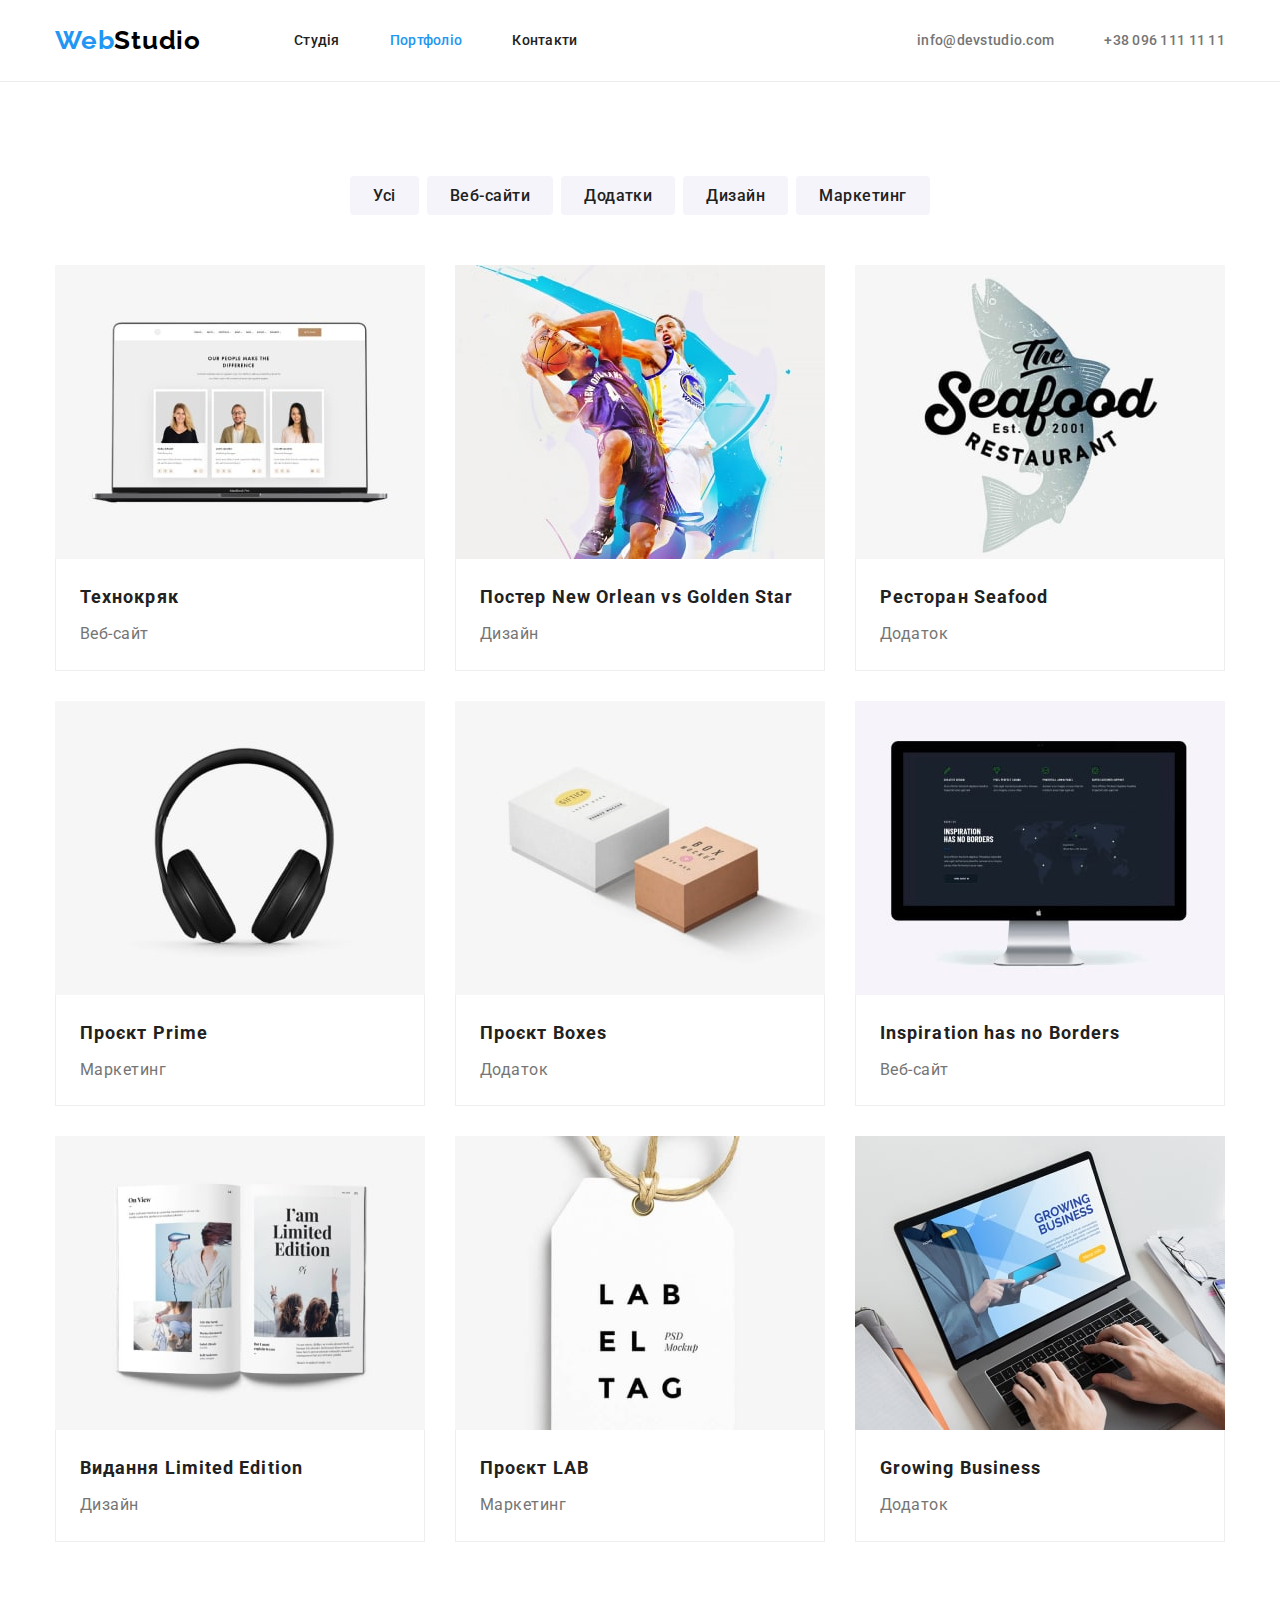
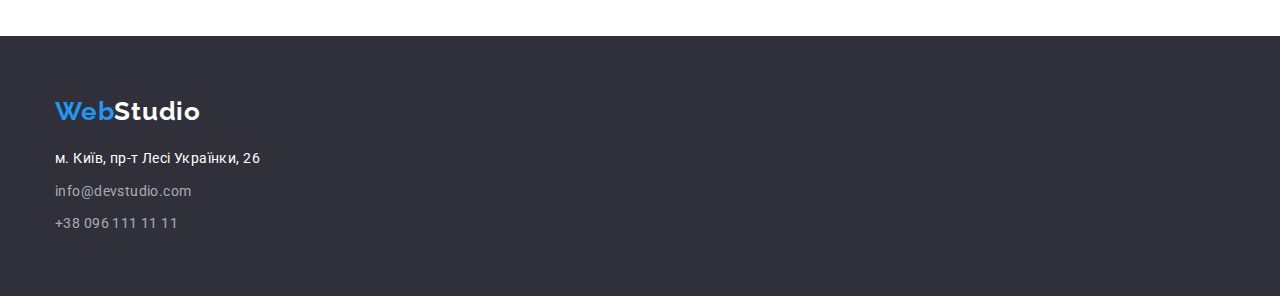
==== portfolio.html @ cbda012a "Додає файли з goit-markup-hw-03" ====
<!DOCTYPE html>
<html lang="uk-UA">
  <head>
    <meta charset="UTF-8" />
    <meta http-equiv="X-UA-Compatible" content="IE=edge" />
    <meta name="viewport" content="width=device-width, initial-scale=1.0" />
    <title>Портфоліо</title>
    <link rel="preconnect" href="https://fonts.googleapis.com" />
    <link rel="preconnect" href="https://fonts.gstatic.com" crossorigin />
    <link
      href="https://fonts.googleapis.com/css2?family=Raleway:wght@700&family=Roboto:wght@400;500;700;900&display=swap"
      rel="stylesheet"
    />
    <link
      rel="stylesheet"
      href="https://cdnjs.cloudflare.com/ajax/libs/modern-normalize/1.1.0/modern-normalize.min.css"
    />
    <link rel="stylesheet" href="./css/styles.css" />
  </head>
  <body>
    <header class="header-box border">
      <!--Навігація-->
      <div class="container main-nav">
        <nav class="second-nav">
          <a class="logo-main" href="#" title="logo">Web<span class="logo-black">Studio</span></a>
          <ul class="site-nav">
            <li class="item">
              <a class="nav-list" href="./index.html">Студія</a>
            </li>
            <li class="item">
              <a class="nav-list active-site" href="#">Портфоліо</a>
            </li>
            <li class="item">
              <a class="nav-list" href="#">Контакти</a>
            </li>
          </ul>
        </nav>
        <!--Контакт-->
        <ul class="auth-nav">
          <li class="item">
            <a class="contact" href="mailto:info@devstudio.com">info@devstudio.com</a>
          </li>
          <li class="item"><a class="contact" href="tel:+380961111111">+38 096 111 11 11</a></li>
        </ul>
      </div>
    </header>
    <main>
      <!-- Приклади робіт -->
      <section class="section">
        <div class="container">
          <h1 class="visually-hidden">Приклади робіт</h1>
          <!-- Фільтр робіт-->
          <ul class="filter-list">
            <li class="item"><button class="button-fillter" type="button">Усі</button></li>
            <li class="item"><button class="button-fillter" type="button">Веб-сайти</button></li>
            <li class="item"><button class="button-fillter" type="button">Додатки</button></li>
            <li class="item"><button class="button-fillter" type="button">Дизайн</button></li>
            <li class="item"><button class="button-fillter" type="button">Маркетинг</button></li>
          </ul>
          <!-- Зображення робіт -->
          <ul class="works-item-list">
            <li class="img-list">
              <a href="#" class="link-works" title="Веб-сайт">
                <img
                  src="./images/portfolio-img/portfolio-img-1.jpg"
                  alt="Веб-сайт"
                  width="370"
                  class="image"
                />
                <div class="card-box">
                  <h2 class="exampls">Технокряк</h2>
                  <p class="examples-desc">Веб-сайт</p>
                </div>
              </a>
            </li>
            <li class="img-list">
              <a href="#" class="link-works" title="Дизайн сайту">
                <img
                  src="./images/portfolio-img/portfolio-img-2.jpg"
                  alt="Дизайн сайту"
                  width="370"
                  class="image"
                />
                <div class="card-box">
                  <h2 class="exampls">Постер New Orlean vs Golden Star</h2>
                  <p class="examples-desc">Дизайн</p>
                </div>
              </a>
            </li>
            <li class="img-list">
              <a href="#" class="link-works" title="Додаток до сайту">
                <img
                  src="./images/portfolio-img/portfolio-img-3.jpg"
                  alt="Додаток до сайту"
                  width="370"
                  class="image"
                />
                <div class="card-box">
                  <h2 class="exampls">Ресторан Seafood</h2>
                  <p class="examples-desc">Додаток</p>
                </div>
              </a>
            </li>
            <li class="img-list">
              <a href="#" class="link-works" title="Маркетинг товару">
                <img
                  src="./images/portfolio-img/portfolio-img-4.jpg"
                  alt="Маркетинг товару"
                  width="370"
                  class="image"
                />
                <div class="card-box">
                  <h2 class="exampls">Проєкт Prime</h2>
                  <p class="examples-desc">Маркетинг</p>
                </div>
              </a>
            </li>
            <li class="img-list">
              <a href="#" class="link-works" title="Новий Проєкт Коробки">
                <img
                  src="./images/portfolio-img/portfolio-img-5.jpg"
                  alt="Новий Проєкт Коробки"
                  width="370"
                  class="image"
                />
                <div class="card-box">
                  <h2 class="exampls">Проєкт Boxes</h2>
                  <p class="examples-desc">Додаток</p>
                </div>
              </a>
            </li>
            <li class="img-list">
              <a href="#" class="link-works" title="Дизайн сайту">
                <img
                  src="./images/portfolio-img/portfolio-img-6.jpg"
                  alt="Дизайн сайту"
                  width="370"
                  class="image"
                />
                <div class="card-box">
                  <h2 class="exampls">Inspiration has no Borders</h2>
                  <p class="examples-desc">Веб-сайт</p>
                </div>
              </a>
            </li>
            <li class="img-list">
              <a href="#" class="link-works" title="Дизайн журналу">
                <img
                  src="./images/portfolio-img/portfolio-img-7.jpg"
                  alt="Дизайн журналу"
                  width="370"
                  class="image"
                />
                <div class="card-box">
                  <h2 class="exampls">Видання Limited Edition</h2>
                  <p class="examples-desc">Дизайн</p>
                </div>
              </a>
            </li>
            <li class="img-list">
              <a href="#" class="link-works" title="Маркетинг товару">
                <img
                  src="./images/portfolio-img/portfolio-img-8.jpg"
                  alt="Маркетинг товару"
                  width="370"
                  class="image"
                />
                <div class="card-box">
                  <h2 class="exampls">Проєкт LAB</h2>
                  <p class="examples-desc">Маркетинг</p>
                </div>
              </a>
            </li>
            <li class="img-list">
              <a href="#" class="link-works" title="Додаток сайту на компьютер">
                <img
                  src="./images/portfolio-img/portfolio-img-9.jpg"
                  alt="Додаток сайту на компьютер"
                  width="370"
                  class="image"
                />
                <div class="card-box">
                  <h2 class="exampls">Growing Business</h2>
                  <p class="examples-desc">Додаток</p>
                </div>
              </a>
            </li>
          </ul>
        </div>
      </section>
    </main>
    <footer class="footer">
      <div class="container">
        <a class="logo-main" href="#" title="logo">Web<span class="logo-white">Studio</span></a>

        <address class="address">
          <ul>
            <li class="address-list">
              <a
                class="address-map address-decoration"
                href="https://goo.gl/maps/9zyACpa9hZPZb91w9"
                target="_blank"
                rel="nofollow noopener noreferrer"
                >м. Київ, пр-т Лесі Українки, 26</a
              >
            </li>
            <li class="address-list">
              <a class="address-mt address-decoration" href="mailto:info@devstudio.com"
                >info@devstudio.com</a
              >
            </li>
            <li class="address-list">
              <a class="address-mt address-decoration" href="+380961111111">+38 096 111 11 11</a>
            </li>
          </ul>
        </address>
      </div>
    </footer>
  </body>
</html>
---- css/styles.css ----
/* колір основного тексту #757575  */
/* колір вторичного тексту #212121 */
/* акцент #2196F3 */
/* білий #FFFFFF */
:root{
    --main-color:#757575;
    --second-color:#212121;
    --accent-color:#2196F3;
    --defult-color:#FFFFFF;
}

body{
    background-color:var(--defult-color);
    font-family: 'Raleway', sans-serif;
    font-family: 'Roboto', sans-serif;
    
}

ul{
    list-style:none;
    margin: 0;
    padding: 0;
}
a{
    text-decoration: none;
}

p{
    color:var(--main-color);
    padding: 0;
    margin: 0;
}

h1,h2,h3,h4,h5{
    padding: 0;
    margin: 0;
}

img{
    display: block;
    width: 100%;
    height: auto;
}

/* Навігаційне меню */

.border{
    border-bottom: 1px solid #ECECEC;
}
.main-nav{
    display: flex;
    align-items: center;
    justify-content: space-between;
}
.second-nav{
    display: flex;
    align-items:center;
}

    /* Лого */
.container{
    width: 1200px;
    padding: 0 15px;
    margin: 0 auto;
    
    
    
}
.logo-main{
    color:var(--accent-color);
    font-family:Raleway;
    font-weight: 700;
    font-size: 26px;
    line-height: 1.2;
    letter-spacing: 0.03em;
}
.logo-black{
    color:#000000;
}
.logo-white{
    color:var(--defult-color);
}

    /* Список меню */

.site-nav{
    display: flex;
    margin-left: 93px;

}
.site-nav .item{
    margin-right: 50px;
   
    
}
.site-nav .item:last-child{
    margin-right: 0;
}
.nav-list{
    color: var(--second-color);
    font-weight: 500;
    font-size: 14px;
    line-height: 1.2;
    letter-spacing: 0.02em;

    display: block;
    padding: 32px 0;
    
}
.nav-list:hover,.nav-list:focus {
    color: var(--accent-color);

}
.active-site{
    color:var(--accent-color);
}

/* Контакти */
.auth-nav{
    display: flex;
    margin-left: auto;
    
}
.auth-nav .item{
    margin-right: 50px;
   
    
}
.auth-nav .item:last-child{
    margin-right: 0;
}
.contact{
  color:var(--main-color);
    font-weight: 500;
    font-size: 14px;
    line-height: 1.2;
    letter-spacing: 0.02em;

    padding: 32px 0;
}


.contact:hover,.contact:focus {
  color:var(--accent-color);
}

/* hero */
.hero-bg{
    background-color:#2F303A;
    min-width: 1200px;
    text-align: center;
    padding: 200px 0;
    
}
.title-hero{
    color:var(--defult-color);
    font-weight: 900;
    font-size: 44px;
    line-height: 1.5;
    text-align: center;
    letter-spacing: 0.06em;
    text-transform: uppercase;

    margin-top: 0;
    margin-bottom: 30px;
}
.button-hero{
    display:inline-block;
    color:var(--defult-color);
    background-color:var(--accent-color);
    font-weight: 700;
    font-size: 16px;
    line-height: 1.9;
    text-align: center;
    letter-spacing: 0.06em;
    cursor: pointer;

    
    border-radius: 4px;
    border:none;
    padding: 10px 32px;
    min-width: 216px;
}
.button-hero:hover,.button-hero:focus{
    color:var(--second-color);
    box-shadow: 0px 4px 4px rgba(0, 0, 0, 0.15);
}


/* Особливості */

.box{
    padding-top: 94px;
    padding-bottom: 94px;
}
.section{
    padding: 94px 0;
}
.bottom-pad{
    padding-bottom: 0;
}
.benefits-list{
    display: flex;
}
.benefits-list .item{
    width: 270px;
    margin-right: 30px;
    

}
.benefits-list .item:nth-child(4n){
margin-right: 0;
}
    


.visually-hidden {
  position: absolute;
    white-space: nowrap;
    width: 1px;
    height: 1px;
    overflow: hidden;
    border: 0;
    padding: 0;
    clip: rect(0 0 0 0);
    clip-path: inset(50%);
    margin: -1px;
}

.second-title{
    color:var(--second-color);
    font-size: 36px;
    line-height: 1.2;
    text-align: center;
    letter-spacing: 0.03em;
    margin-bottom: 50px;

}
.doing-list{
    display: flex;
}
.doing-list .item{
    width: 370px;
    margin-right: 30px;
}
.doing-list .item:nth-child(3n){
    margin-right: 0px;
}

.title-features{
    color:var(--second-color);
    font-size: 14px;
    line-height: 1.2;
    letter-spacing: 0.03em;
    text-transform: uppercase;
    margin-bottom: 10px;
}

.features-description{
    color:var(--main-color);
    font-size: 14px;
    line-height: 1.7;
    letter-spacing: 0.03em;
}

/* Наша команда */
.box-team{
    background: #F5F4FA;
    padding: 94px 0;
    min-width: 1200px;
}
.team-card{
background: #FFFFFF;
box-shadow: 0px 1px 3px rgba(0, 0, 0, 0.12), 0px 1px 1px rgba(0, 0, 0, 0.14), 0px 2px 1px rgba(0, 0, 0, 0.2);
border-radius: 0px 0px 4px 4px;
width: 270px;
}
.team-list{
    display: flex;
}
.team-list .team-card{
    margin-right: 30px;
}
.team-list .team-card:nth-child(4n){
    margin-right: 0px;
}

.team-name{
    color:var(--second-color);
    font-weight: 500;
    font-size: 16px;
    line-height: 1.2;
    letter-spacing: 0.03em;
}
.team-description{
    color:var(--main-color);
    font-size: 16px;
    line-height: 1.2;
    letter-spacing: 0.03em;
    margin-top: 10px;

}
.box-description{
    text-align: center;
    padding: 30px 0;
}

/* Футер */
.footer{
    background-color:#2F303A;
    padding: 60px 0; /*Тимчасово*/
    min-width: 1200px;
}

.address{
    margin-top: 20px;
}
.address-list:not(:last-child){
    margin-bottom: 9px;
}
.address-map{
    color:var(--defult-color);
    
}
.address-mt{
    color:rgba(255, 255, 255, 0.6)
    
    
}
.address-decoration{
    font-size: 14px;
    line-height: 1.7;
    letter-spacing: 0.03em;
    font-style: normal;
}

.address-map:hover,.address-map:focus{
    color:var(--accent-color);
}
.address-mt:hover,.address-mt:focus{
    color:var(--accent-color);
}

/* Portfolio */

    /* fillter */
.button-fillter{
    color:var(--second-color);
    background-color:#F5F4FA;
    font-weight: 500;
    font-size: 16px;
    line-height: 1.6;
    letter-spacing: 0.03em;
    cursor: pointer;

    border-radius: 4px;
    border:1px solid transparent;
    

    padding: 6px 22px;
}
.filter-list{
    margin-bottom: 50px;
    display: flex;
    justify-content: center;
}
.filter-list .item{
    margin-right: 8px;
}
.filter-list .item:nth-child(5n){
    margin-right: 0;
}
.button-fillter:hover,.button-fillter:focus{
    color:var(--defult-color);
    background-color:var(--accent-color);
    border:1px solid transparent;
    box-shadow: 0px 3px 1px rgba(0, 0, 0, 0.1), 0px 1px 2px rgba(0, 0, 0, 0.08), 0px 2px 2px rgba(0, 0, 0, 0.12);
}

/* Examples */
.works-item-list{
    display: flex;
    flex-wrap: wrap;
    margin: -15px;
}

.exampls{
    font-size: 18px;
    line-height: 2;
    letter-spacing: 0.06em;
    text-align: left;
    color: var(--second-color);
    

    margin-bottom: 4px;

}
.examples-desc{
    font-size: 16px;
    line-height: 1.9;
    letter-spacing: 0.03em;
}
.card-box{
    padding:20px 24px;
    border-bottom:1px solid #EEEEEE;
    border-left:1px solid #EEEEEE;
    border-right:1px solid #EEEEEE;

}
.img-list{
    width: 370px;
    margin:15px;
}
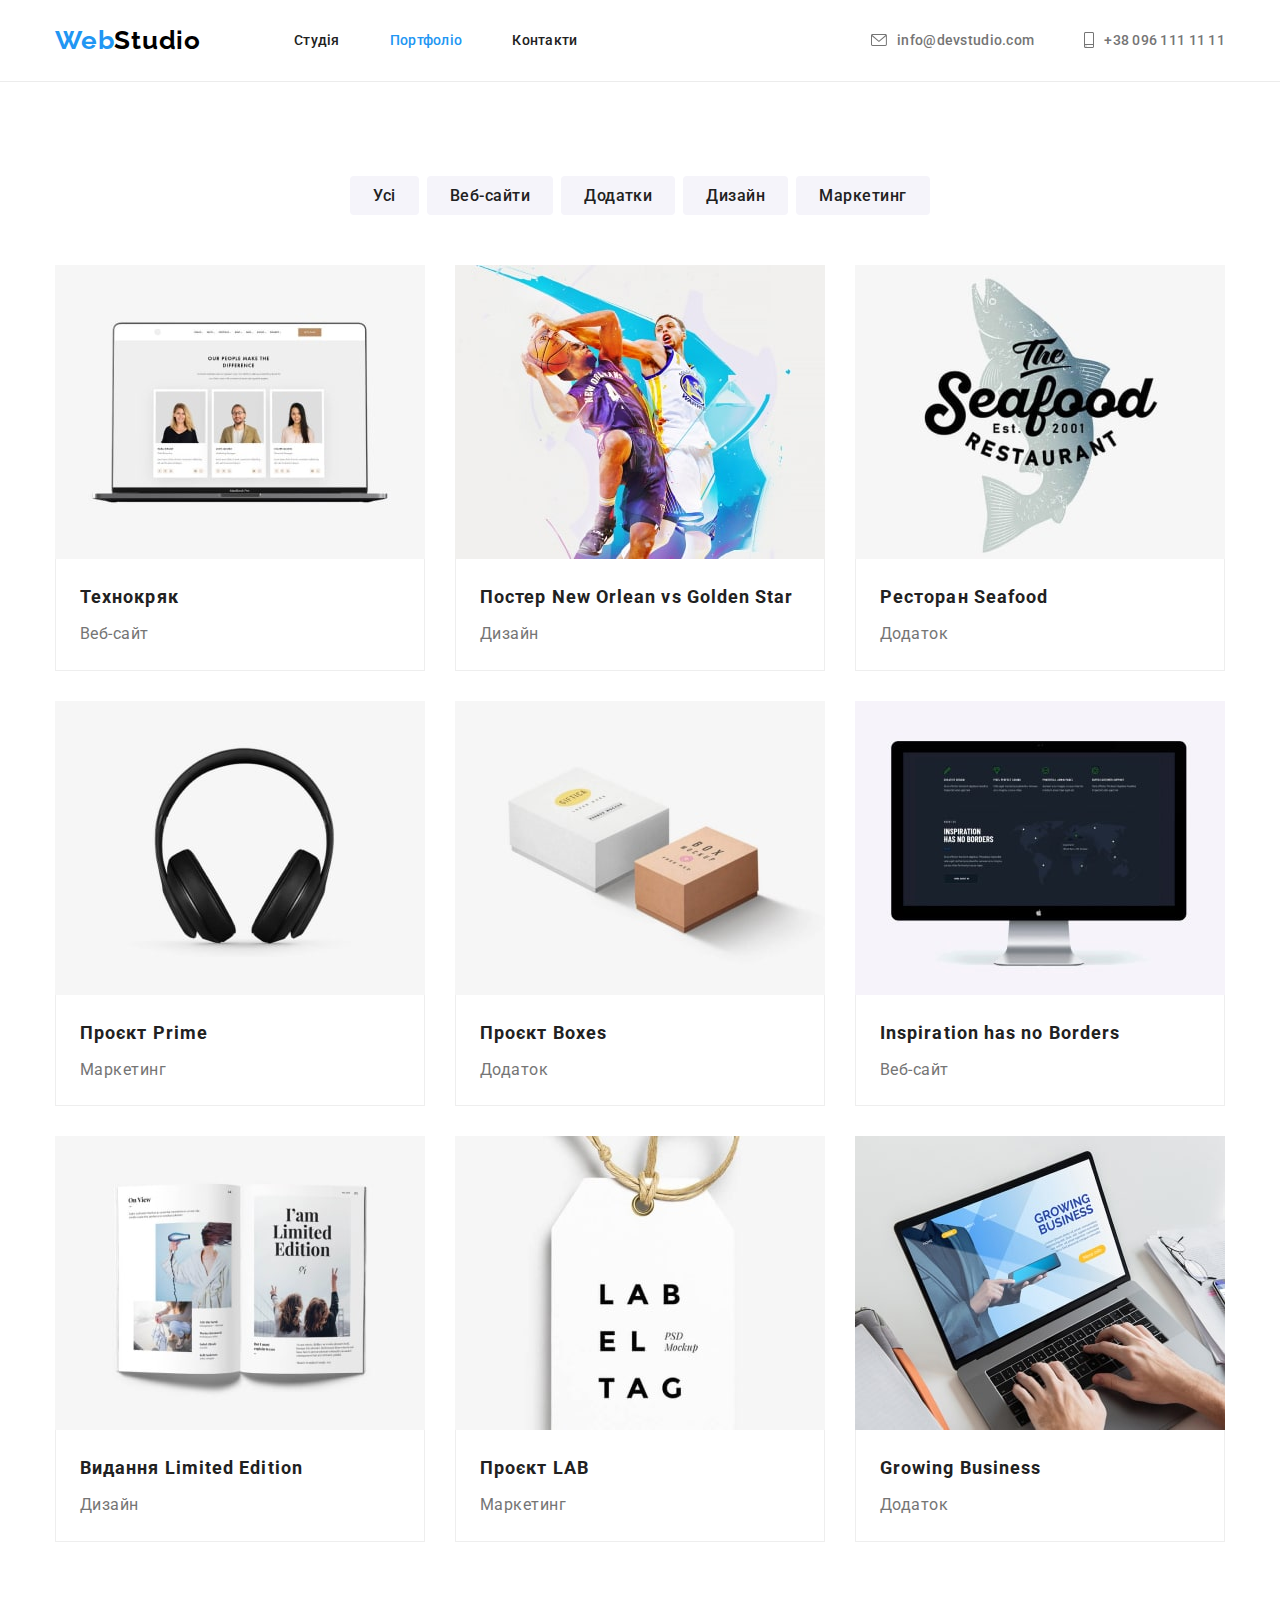
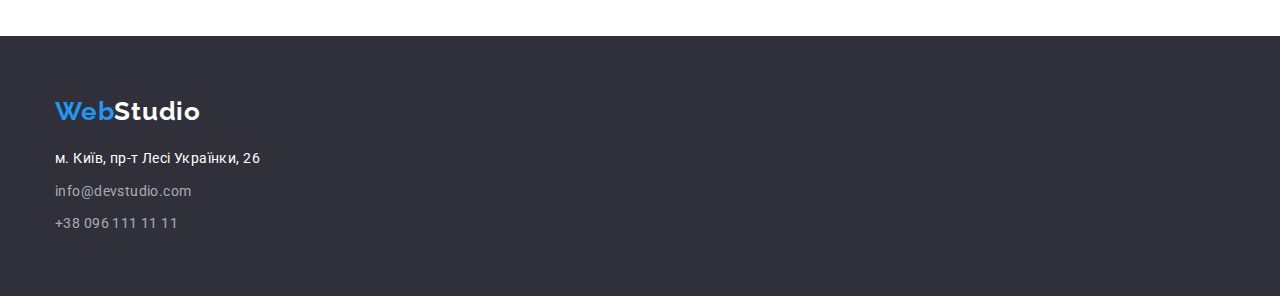
==== commit 75ea9b4c: "Додає svg у header в portfolio" ====
--- a/portfolio.html
+++ b/portfolio.html
@@ -38,9 +38,21 @@
         <!--Контакт-->
         <ul class="auth-nav">
           <li class="item">
-            <a class="contact" href="mailto:info@devstudio.com">info@devstudio.com</a>
+            <a class="contact" href="mailto:info@devstudio.com">
+              <svg width="16px" height="12px" class="icon-envelope">
+                <use href="./images/icons.svg#icon-envelope"></use>
+              </svg>
+              info@devstudio.com
+            </a>
           </li>
-          <li class="item"><a class="contact" href="tel:+380961111111">+38 096 111 11 11</a></li>
+          <li class="item">
+            <a class="contact" href="tel:+380961111111">
+              <svg width="10px" height="16px" class="icon-smartphone">
+                <use href="./images/icons.svg#icon-smartphone"></use>
+              </svg>
+              +38 096 111 11 11
+            </a>
+          </li>
         </ul>
       </div>
     </header>
--- a/css/styles.css
+++ b/css/styles.css
@@ -2,413 +2,422 @@
 /* колір вторичного тексту #212121 */
 /* акцент #2196F3 */
 /* білий #FFFFFF */
-:root{
-    --main-color:#757575;
-    --second-color:#212121;
-    --accent-color:#2196F3;
-    --defult-color:#FFFFFF;
-}
-
-body{
-    background-color:var(--defult-color);
-    font-family: 'Raleway', sans-serif;
-    font-family: 'Roboto', sans-serif;
+:root {
+  --main-color: #757575;
+  --second-color: #212121;
+  --accent-color: #2196f3;
+  --defult-color: #ffffff;
+}
+
+body {
+  background-color: var(--defult-color);
+  font-family: 'Raleway', sans-serif;
+  font-family: 'Roboto', sans-serif;
+}
+
+ul {
+  list-style: none;
+  margin: 0;
+  padding: 0;
+}
+a {
+  text-decoration: none;
+}
+
+p {
+  color: var(--main-color);
+  padding: 0;
+  margin: 0;
+}
+
+h1,
+h2,
+h3,
+h4,
+h5 {
+  padding: 0;
+  margin: 0;
+}
+
+img {
+  display: block;
+  width: 100%;
+  height: auto;
+}
+
+/* Навігаційне меню */
+
+.border {
+  border-bottom: 1px solid #ececec;
+}
+.main-nav {
+  display: flex;
+  align-items: center;
+  justify-content: space-between;
+}
+.second-nav {
+  display: flex;
+  align-items: center;
+}
+
+/* Лого */
+.container {
+  width: 1200px;
+  padding: 0 15px;
+  margin: 0 auto;
+}
+.logo-main {
+  color: var(--accent-color);
+  font-family: Raleway;
+  font-weight: 700;
+  font-size: 26px;
+  line-height: 1.2;
+  letter-spacing: 0.03em;
+}
+.logo-black {
+  color: #000000;
+}
+.logo-white {
+  color: var(--defult-color);
+}
+
+/* Список меню */
+
+.site-nav {
+  display: flex;
+  margin-left: 93px;
+}
+.site-nav .item {
+  margin-right: 50px;
+}
+.site-nav .item:last-child {
+  margin-right: 0;
+}
+.nav-list {
+  color: var(--second-color);
+  font-weight: 500;
+  font-size: 14px;
+  line-height: 1.2;
+  letter-spacing: 0.02em;
+
+  display: block;
+  padding: 32px 0;
+}
+.nav-list:hover,
+.nav-list:focus {
+  color: var(--accent-color);
+}
+.active-site {
+  color: var(--accent-color);
+}
+
+/* Контакти */
+
+.icon-envelope{
+ align-self: center;
+ margin-right: 10px;
+ fill: currentColor;
+}
+.contact:hover .icon-envelope{
+  fill: var(--accent-color);
+}
+.contact:hover .icon-smartphone{
+  fill: var(--accent-color);
+}
+
     
-}
-
-ul{
-    list-style:none;
-    margin: 0;
-    padding: 0;
-}
-a{
-    text-decoration: none;
-}
-
-p{
-    color:var(--main-color);
-    padding: 0;
-    margin: 0;
-}
-
-h1,h2,h3,h4,h5{
-    padding: 0;
-    margin: 0;
-}
-
-img{
-    display: block;
-    width: 100%;
-    height: auto;
-}
-
-/* Навігаційне меню */
-
-.border{
-    border-bottom: 1px solid #ECECEC;
-}
-.main-nav{
-    display: flex;
-    align-items: center;
-    justify-content: space-between;
-}
-.second-nav{
-    display: flex;
-    align-items:center;
-}
-
-    /* Лого */
-.container{
-    width: 1200px;
-    padding: 0 15px;
-    margin: 0 auto;
-    
-    
-    
-}
-.logo-main{
-    color:var(--accent-color);
-    font-family:Raleway;
-    font-weight: 700;
-    font-size: 26px;
-    line-height: 1.2;
-    letter-spacing: 0.03em;
-}
-.logo-black{
-    color:#000000;
-}
-.logo-white{
-    color:var(--defult-color);
-}
-
-    /* Список меню */
-
-.site-nav{
-    display: flex;
-    margin-left: 93px;
-
-}
-.site-nav .item{
-    margin-right: 50px;
-   
-    
-}
-.site-nav .item:last-child{
-    margin-right: 0;
-}
-.nav-list{
-    color: var(--second-color);
-    font-weight: 500;
-    font-size: 14px;
-    line-height: 1.2;
-    letter-spacing: 0.02em;
-
-    display: block;
-    padding: 32px 0;
-    
-}
-.nav-list:hover,.nav-list:focus {
-    color: var(--accent-color);
-
-}
-.active-site{
-    color:var(--accent-color);
-}
-
-/* Контакти */
-.auth-nav{
-    display: flex;
-    margin-left: auto;
-    
-}
-.auth-nav .item{
-    margin-right: 50px;
-   
-    
-}
-.auth-nav .item:last-child{
-    margin-right: 0;
-}
-.contact{
-  color:var(--main-color);
-    font-weight: 500;
-    font-size: 14px;
-    line-height: 1.2;
-    letter-spacing: 0.02em;
-
-    padding: 32px 0;
-}
-
-
-.contact:hover,.contact:focus {
-  color:var(--accent-color);
+
+.icon-smartphone{
+  align-self: center;
+  margin-right: 10px;
+  fill:currentColor;
+}
+.auth-nav {
+  display: flex;
+  margin-left: auto;
+}
+.auth-nav .item {
+  margin-right: 50px;
+}
+.auth-nav .item:last-child {
+  margin-right: 0;
+}
+.contact {
+  display: inline-flex;
+  color: var(--main-color);
+  font-weight: 500;
+  font-size: 14px;
+  line-height: 1.2;
+  letter-spacing: 0.02em;
+
+  padding: 32px 0;
+}
+
+.contact:hover,
+.contact:focus {
+  color: var(--accent-color);
 }
 
 /* hero */
-.hero-bg{
-    background-color:#2F303A;
-    min-width: 1200px;
-    text-align: center;
-    padding: 200px 0;
-    
-}
-.title-hero{
-    color:var(--defult-color);
-    font-weight: 900;
-    font-size: 44px;
-    line-height: 1.5;
-    text-align: center;
-    letter-spacing: 0.06em;
-    text-transform: uppercase;
-
-    margin-top: 0;
-    margin-bottom: 30px;
-}
-.button-hero{
-    display:inline-block;
-    color:var(--defult-color);
-    background-color:var(--accent-color);
-    font-weight: 700;
-    font-size: 16px;
-    line-height: 1.9;
-    text-align: center;
-    letter-spacing: 0.06em;
-    cursor: pointer;
-
-    
-    border-radius: 4px;
-    border:none;
-    padding: 10px 32px;
-    min-width: 216px;
-}
-.button-hero:hover,.button-hero:focus{
-    color:var(--second-color);
-    box-shadow: 0px 4px 4px rgba(0, 0, 0, 0.15);
-}
-
+.hero-bg {
+  background-color: #c4c4c4;
+  background-image:linear-gradient(to right, rgba(47, 48, 58, 0.4), rgba(47, 48, 58, 0.4)),url(../images/hero-bg.jpg);
+  background-repeat: no-repeat;
+  background-position: center;
+  background-size: 1600px;
+
+  text-align: center;
+  padding: 200px 0;
+}
+.center {
+  width: 1600px;
+  margin: auto;
+}
+.title-hero {
+  color: var(--defult-color);
+  font-weight: 900;
+  font-size: 44px;
+  line-height: 1.36;
+  letter-spacing: 0.06em;
+  text-transform: uppercase;
+  margin-top: 0;
+  margin-bottom: 30px;
+}
+.button-hero {
+  display: inline-block;
+  color: var(--defult-color);
+  background-color: var(--accent-color);
+  font-weight: 700;
+  font-size: 16px;
+  line-height: 1.9;
+  text-align: center;
+  letter-spacing: 0.06em;
+  cursor: pointer;
+
+  border-radius: 4px;
+  border: none;
+  padding: 10px 32px;
+  min-width: 216px;
+}
+.button-hero:hover,
+.button-hero:focus {
+  color: var(--second-color);
+  box-shadow: 0px 4px 4px rgba(0, 0, 0, 0.15);
+}
 
 /* Особливості */
 
-.box{
-    padding-top: 94px;
-    padding-bottom: 94px;
-}
-.section{
-    padding: 94px 0;
-}
-.bottom-pad{
-    padding-bottom: 0;
-}
-.benefits-list{
-    display: flex;
-}
-.benefits-list .item{
-    width: 270px;
-    margin-right: 30px;
-    
-
-}
-.benefits-list .item:nth-child(4n){
-margin-right: 0;
-}
-    
-
+.box {
+  padding-top: 94px;
+  padding-bottom: 94px;
+}
+.section {
+  padding: 94px 0;
+}
+.bottom-pad {
+  padding-bottom: 0;
+}
+.benefits-list {
+  display: flex;
+}
+.benefits-list .item {
+  width: 270px;
+  margin-right: 30px;
+}
+.benefits-list .item:nth-child(4n) {
+  margin-right: 0;
+}
 
 .visually-hidden {
   position: absolute;
-    white-space: nowrap;
-    width: 1px;
-    height: 1px;
-    overflow: hidden;
-    border: 0;
-    padding: 0;
-    clip: rect(0 0 0 0);
-    clip-path: inset(50%);
-    margin: -1px;
-}
-
-.second-title{
-    color:var(--second-color);
-    font-size: 36px;
-    line-height: 1.2;
-    text-align: center;
-    letter-spacing: 0.03em;
-    margin-bottom: 50px;
-
-}
-.doing-list{
-    display: flex;
-}
-.doing-list .item{
-    width: 370px;
-    margin-right: 30px;
-}
-.doing-list .item:nth-child(3n){
-    margin-right: 0px;
-}
-
-.title-features{
-    color:var(--second-color);
-    font-size: 14px;
-    line-height: 1.2;
-    letter-spacing: 0.03em;
-    text-transform: uppercase;
-    margin-bottom: 10px;
-}
-
-.features-description{
-    color:var(--main-color);
-    font-size: 14px;
-    line-height: 1.7;
-    letter-spacing: 0.03em;
+  white-space: nowrap;
+  width: 1px;
+  height: 1px;
+  overflow: hidden;
+  border: 0;
+  padding: 0;
+  clip: rect(0 0 0 0);
+  clip-path: inset(50%);
+  margin: -1px;
+}
+
+.second-title {
+  color: var(--second-color);
+  font-size: 36px;
+  line-height: 1.2;
+  text-align: center;
+  letter-spacing: 0.03em;
+  margin-bottom: 50px;
+}
+.doing-list {
+  display: flex;
+}
+.doing-list .item {
+  width: 370px;
+  margin-right: 30px;
+}
+.doing-list .item:nth-child(3n) {
+  margin-right: 0px;
+}
+
+.title-features {
+  color: var(--second-color);
+  font-size: 14px;
+  line-height: 1.2;
+  letter-spacing: 0.03em;
+  text-transform: uppercase;
+  margin-bottom: 10px;
+}
+
+.features-description {
+  color: var(--main-color);
+  font-size: 14px;
+  line-height: 1.7;
+  letter-spacing: 0.03em;
 }
 
 /* Наша команда */
-.box-team{
-    background: #F5F4FA;
-    padding: 94px 0;
-    min-width: 1200px;
-}
-.team-card{
-background: #FFFFFF;
-box-shadow: 0px 1px 3px rgba(0, 0, 0, 0.12), 0px 1px 1px rgba(0, 0, 0, 0.14), 0px 2px 1px rgba(0, 0, 0, 0.2);
-border-radius: 0px 0px 4px 4px;
-width: 270px;
-}
-.team-list{
-    display: flex;
-}
-.team-list .team-card{
-    margin-right: 30px;
-}
-.team-list .team-card:nth-child(4n){
-    margin-right: 0px;
-}
-
-.team-name{
-    color:var(--second-color);
-    font-weight: 500;
-    font-size: 16px;
-    line-height: 1.2;
-    letter-spacing: 0.03em;
-}
-.team-description{
-    color:var(--main-color);
-    font-size: 16px;
-    line-height: 1.2;
-    letter-spacing: 0.03em;
-    margin-top: 10px;
-
-}
-.box-description{
-    text-align: center;
-    padding: 30px 0;
+.box-team {
+  background: #f5f4fa;
+  padding: 94px 0;
+  min-width: 1200px;
+}
+.team-card {
+  background: #ffffff;
+  box-shadow: 0px 1px 3px rgba(0, 0, 0, 0.12), 0px 1px 1px rgba(0, 0, 0, 0.14),
+    0px 2px 1px rgba(0, 0, 0, 0.2);
+  border-radius: 0px 0px 4px 4px;
+  width: 270px;
+}
+.team-list {
+  display: flex;
+}
+.team-list .team-card {
+  margin-right: 30px;
+}
+.team-list .team-card:nth-child(4n) {
+  margin-right: 0px;
+}
+
+.team-name {
+  color: var(--second-color);
+  font-weight: 500;
+  font-size: 16px;
+  line-height: 1.2;
+  letter-spacing: 0.03em;
+}
+.team-description {
+  color: var(--main-color);
+  font-size: 16px;
+  line-height: 1.2;
+  letter-spacing: 0.03em;
+  margin-top: 10px;
+}
+.box-description {
+  text-align: center;
+  padding: 30px 0;
 }
 
 /* Футер */
-.footer{
-    background-color:#2F303A;
-    padding: 60px 0; /*Тимчасово*/
-    min-width: 1200px;
-}
-
-.address{
-    margin-top: 20px;
-}
-.address-list:not(:last-child){
-    margin-bottom: 9px;
-}
-.address-map{
-    color:var(--defult-color);
-    
-}
-.address-mt{
-    color:rgba(255, 255, 255, 0.6)
-    
-    
-}
-.address-decoration{
-    font-size: 14px;
-    line-height: 1.7;
-    letter-spacing: 0.03em;
-    font-style: normal;
-}
-
-.address-map:hover,.address-map:focus{
-    color:var(--accent-color);
-}
-.address-mt:hover,.address-mt:focus{
-    color:var(--accent-color);
+.footer {
+  background-color: #2f303a;
+  padding: 60px 0; /*Тимчасово*/
+  min-width: 1200px;
+}
+
+.address {
+  margin-top: 20px;
+}
+.address-list:not(:last-child) {
+  margin-bottom: 9px;
+}
+.address-map {
+  color: var(--defult-color);
+}
+.address-mt {
+  color: rgba(255, 255, 255, 0.6);
+}
+.address-decoration {
+  font-size: 14px;
+  line-height: 1.7;
+  letter-spacing: 0.03em;
+  font-style: normal;
+}
+
+.address-map:hover,
+.address-map:focus {
+  color: var(--accent-color);
+}
+.address-mt:hover,
+.address-mt:focus {
+  color: var(--accent-color);
 }
 
 /* Portfolio */
 
-    /* fillter */
-.button-fillter{
-    color:var(--second-color);
-    background-color:#F5F4FA;
-    font-weight: 500;
-    font-size: 16px;
-    line-height: 1.6;
-    letter-spacing: 0.03em;
-    cursor: pointer;
-
-    border-radius: 4px;
-    border:1px solid transparent;
-    
-
-    padding: 6px 22px;
-}
-.filter-list{
-    margin-bottom: 50px;
-    display: flex;
-    justify-content: center;
-}
-.filter-list .item{
-    margin-right: 8px;
-}
-.filter-list .item:nth-child(5n){
-    margin-right: 0;
-}
-.button-fillter:hover,.button-fillter:focus{
-    color:var(--defult-color);
-    background-color:var(--accent-color);
-    border:1px solid transparent;
-    box-shadow: 0px 3px 1px rgba(0, 0, 0, 0.1), 0px 1px 2px rgba(0, 0, 0, 0.08), 0px 2px 2px rgba(0, 0, 0, 0.12);
+/* fillter */
+.button-fillter {
+  color: var(--second-color);
+  background-color: #f5f4fa;
+  font-weight: 500;
+  font-size: 16px;
+  line-height: 1.6;
+  letter-spacing: 0.03em;
+  cursor: pointer;
+
+  border-radius: 4px;
+  border: 1px solid transparent;
+
+  padding: 6px 22px;
+}
+.filter-list {
+  margin-bottom: 50px;
+  display: flex;
+  justify-content: center;
+}
+.filter-list .item {
+  margin-right: 8px;
+}
+.filter-list .item:nth-child(5n) {
+  margin-right: 0;
+}
+.button-fillter:hover,
+.button-fillter:focus {
+  color: var(--defult-color);
+  background-color: var(--accent-color);
+  border: 1px solid transparent;
+  box-shadow: 0px 3px 1px rgba(0, 0, 0, 0.1), 0px 1px 2px rgba(0, 0, 0, 0.08),
+    0px 2px 2px rgba(0, 0, 0, 0.12);
 }
 
 /* Examples */
-.works-item-list{
-    display: flex;
-    flex-wrap: wrap;
-    margin: -15px;
-}
-
-.exampls{
-    font-size: 18px;
-    line-height: 2;
-    letter-spacing: 0.06em;
-    text-align: left;
-    color: var(--second-color);
-    
-
-    margin-bottom: 4px;
-
-}
-.examples-desc{
-    font-size: 16px;
-    line-height: 1.9;
-    letter-spacing: 0.03em;
-}
-.card-box{
-    padding:20px 24px;
-    border-bottom:1px solid #EEEEEE;
-    border-left:1px solid #EEEEEE;
-    border-right:1px solid #EEEEEE;
-
-}
-.img-list{
-    width: 370px;
-    margin:15px;
-}
-
+.works-item-list {
+  display: flex;
+  flex-wrap: wrap;
+  margin: -15px;
+}
+
+.exampls {
+  font-size: 18px;
+  line-height: 2;
+  letter-spacing: 0.06em;
+  text-align: left;
+  color: var(--second-color);
+
+  margin-bottom: 4px;
+}
+.examples-desc {
+  font-size: 16px;
+  line-height: 1.9;
+  letter-spacing: 0.03em;
+}
+.card-box {
+  padding: 20px 24px;
+  border-bottom: 1px solid #eeeeee;
+  border-left: 1px solid #eeeeee;
+  border-right: 1px solid #eeeeee;
+}
+.img-list {
+  width: 370px;
+  margin: 15px;
+}
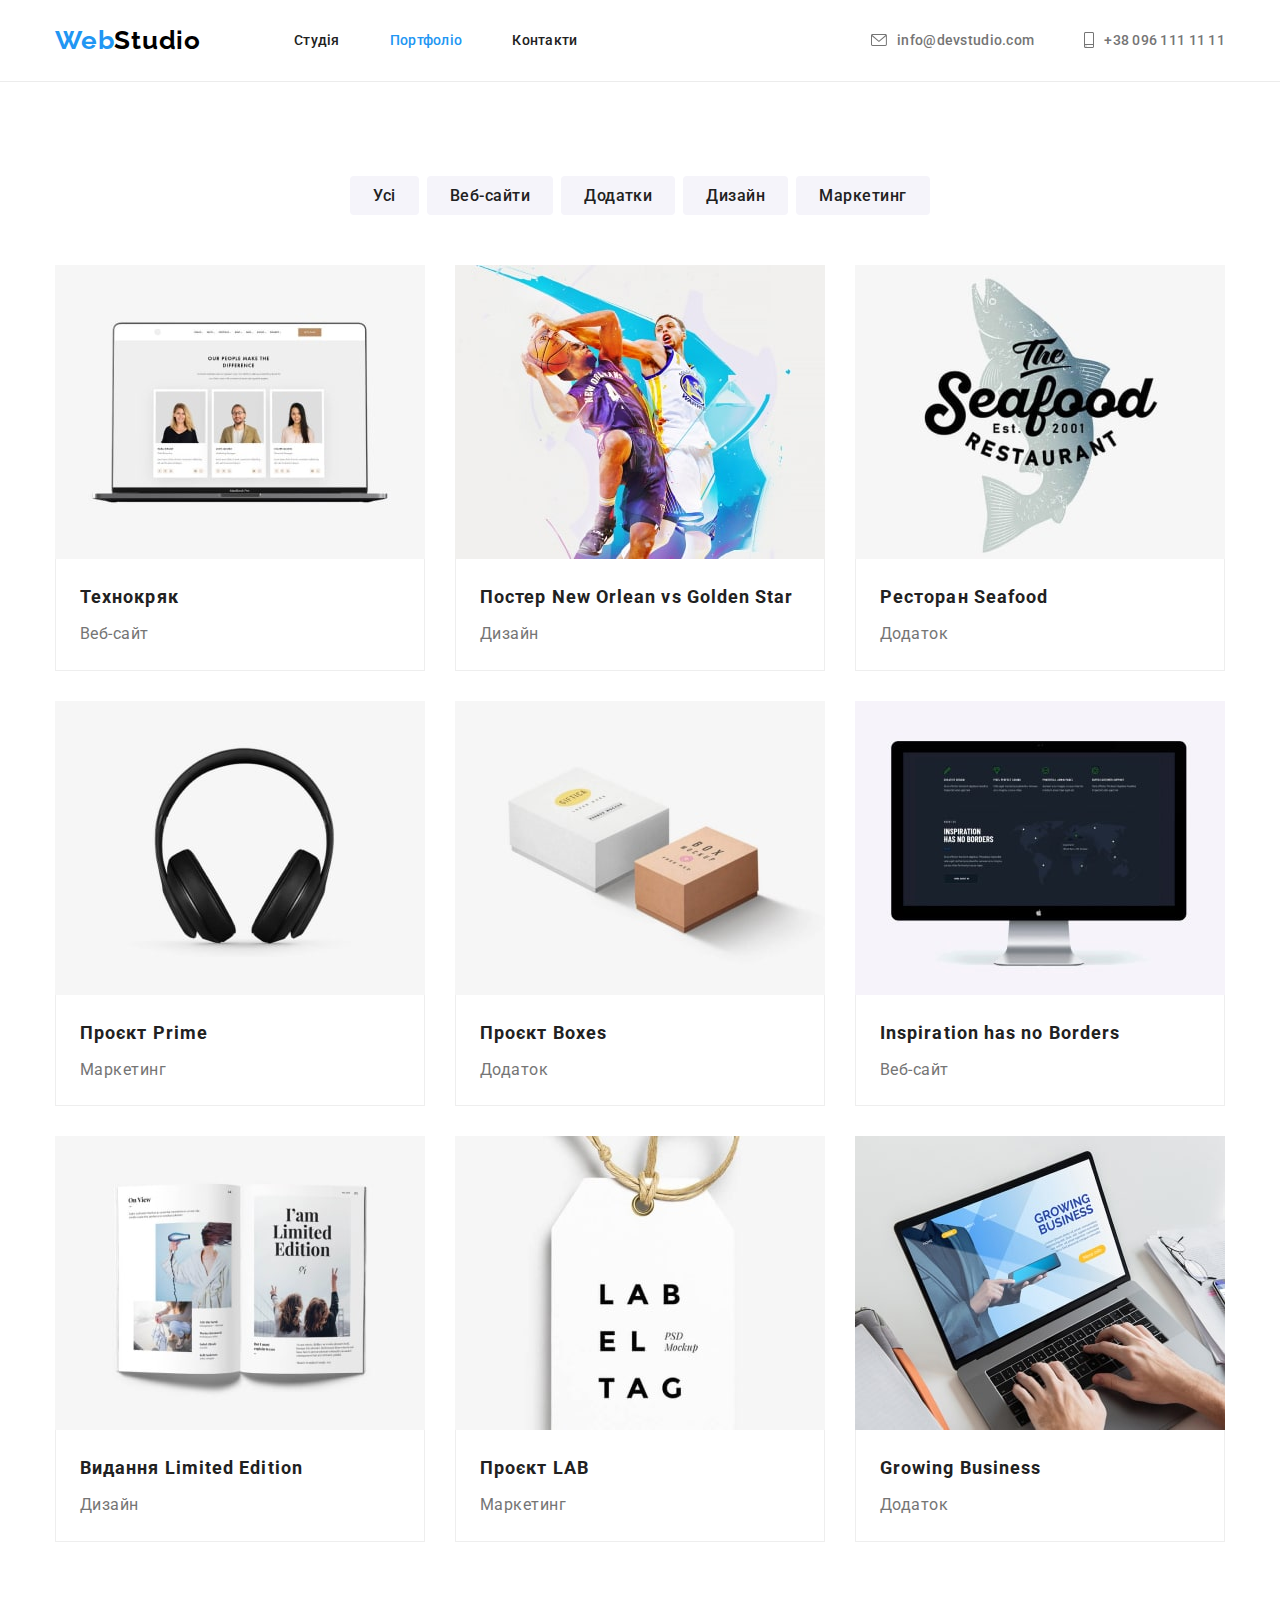
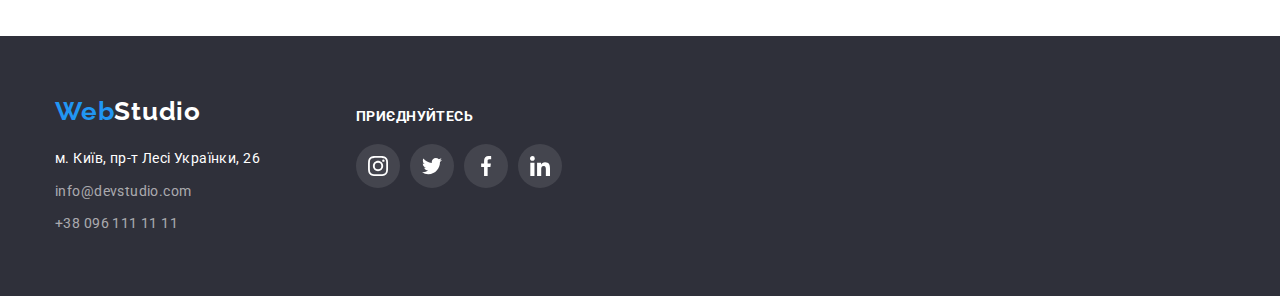
==== commit 077329b0: "Додає svg іконки до блоку footer" ====
--- a/portfolio.html
+++ b/portfolio.html
@@ -22,7 +22,9 @@
       <!--Навігація-->
       <div class="container main-nav">
         <nav class="second-nav">
-          <a class="logo-main" href="#" title="logo">Web<span class="logo-black">Studio</span></a>
+          <a class="logo-main" href="./index.html" title="logo"
+            >Web<span class="logo-black">Studio</span></a
+          >
           <ul class="site-nav">
             <li class="item">
               <a class="nav-list" href="./index.html">Студія</a>
@@ -73,127 +75,145 @@
           <ul class="works-item-list">
             <li class="img-list">
               <a href="#" class="link-works" title="Веб-сайт">
-                <img
-                  src="./images/portfolio-img/portfolio-img-1.jpg"
-                  alt="Веб-сайт"
-                  width="370"
-                  class="image"
-                />
-                <div class="card-box">
-                  <h2 class="exampls">Технокряк</h2>
-                  <p class="examples-desc">Веб-сайт</p>
+                <div class="shadow">
+                  <img
+                    src="./images/portfolio-img/portfolio-img-1.jpg"
+                    alt="Веб-сайт"
+                    width="370"
+                    class="image"
+                  />
+                  <div class="card-box">
+                    <h2 class="exampls">Технокряк</h2>
+                    <p class="examples-desc">Веб-сайт</p>
+                  </div>
                 </div>
               </a>
             </li>
             <li class="img-list">
               <a href="#" class="link-works" title="Дизайн сайту">
-                <img
-                  src="./images/portfolio-img/portfolio-img-2.jpg"
-                  alt="Дизайн сайту"
-                  width="370"
-                  class="image"
-                />
-                <div class="card-box">
-                  <h2 class="exampls">Постер New Orlean vs Golden Star</h2>
-                  <p class="examples-desc">Дизайн</p>
+                <div class="shadow">
+                  <img
+                    src="./images/portfolio-img/portfolio-img-2.jpg"
+                    alt="Дизайн сайту"
+                    width="370"
+                    class="image"
+                  />
+                  <div class="card-box">
+                    <h2 class="exampls">Постер New Orlean vs Golden Star</h2>
+                    <p class="examples-desc">Дизайн</p>
+                  </div>
                 </div>
               </a>
             </li>
             <li class="img-list">
               <a href="#" class="link-works" title="Додаток до сайту">
-                <img
-                  src="./images/portfolio-img/portfolio-img-3.jpg"
-                  alt="Додаток до сайту"
-                  width="370"
-                  class="image"
-                />
-                <div class="card-box">
-                  <h2 class="exampls">Ресторан Seafood</h2>
-                  <p class="examples-desc">Додаток</p>
+                <div class="shadow">
+                  <img
+                    src="./images/portfolio-img/portfolio-img-3.jpg"
+                    alt="Додаток до сайту"
+                    width="370"
+                    class="image"
+                  />
+                  <div class="card-box">
+                    <h2 class="exampls">Ресторан Seafood</h2>
+                    <p class="examples-desc">Додаток</p>
+                  </div>
                 </div>
               </a>
             </li>
             <li class="img-list">
               <a href="#" class="link-works" title="Маркетинг товару">
-                <img
-                  src="./images/portfolio-img/portfolio-img-4.jpg"
-                  alt="Маркетинг товару"
-                  width="370"
-                  class="image"
-                />
-                <div class="card-box">
-                  <h2 class="exampls">Проєкт Prime</h2>
-                  <p class="examples-desc">Маркетинг</p>
+                <div class="shadow">
+                  <img
+                    src="./images/portfolio-img/portfolio-img-4.jpg"
+                    alt="Маркетинг товару"
+                    width="370"
+                    class="image"
+                  />
+                  <div class="card-box">
+                    <h2 class="exampls">Проєкт Prime</h2>
+                    <p class="examples-desc">Маркетинг</p>
+                  </div>
                 </div>
               </a>
             </li>
             <li class="img-list">
               <a href="#" class="link-works" title="Новий Проєкт Коробки">
-                <img
-                  src="./images/portfolio-img/portfolio-img-5.jpg"
-                  alt="Новий Проєкт Коробки"
-                  width="370"
-                  class="image"
-                />
-                <div class="card-box">
-                  <h2 class="exampls">Проєкт Boxes</h2>
-                  <p class="examples-desc">Додаток</p>
+                <div class="shadow">
+                  <img
+                    src="./images/portfolio-img/portfolio-img-5.jpg"
+                    alt="Новий Проєкт Коробки"
+                    width="370"
+                    class="image"
+                  />
+                  <div class="card-box">
+                    <h2 class="exampls">Проєкт Boxes</h2>
+                    <p class="examples-desc">Додаток</p>
+                  </div>
                 </div>
               </a>
             </li>
             <li class="img-list">
               <a href="#" class="link-works" title="Дизайн сайту">
-                <img
-                  src="./images/portfolio-img/portfolio-img-6.jpg"
-                  alt="Дизайн сайту"
-                  width="370"
-                  class="image"
-                />
-                <div class="card-box">
-                  <h2 class="exampls">Inspiration has no Borders</h2>
-                  <p class="examples-desc">Веб-сайт</p>
+                <div class="shadow">
+                  <img
+                    src="./images/portfolio-img/portfolio-img-6.jpg"
+                    alt="Дизайн сайту"
+                    width="370"
+                    class="image"
+                  />
+                  <div class="card-box">
+                    <h2 class="exampls">Inspiration has no Borders</h2>
+                    <p class="examples-desc">Веб-сайт</p>
+                  </div>
                 </div>
               </a>
             </li>
             <li class="img-list">
               <a href="#" class="link-works" title="Дизайн журналу">
-                <img
-                  src="./images/portfolio-img/portfolio-img-7.jpg"
-                  alt="Дизайн журналу"
-                  width="370"
-                  class="image"
-                />
-                <div class="card-box">
-                  <h2 class="exampls">Видання Limited Edition</h2>
-                  <p class="examples-desc">Дизайн</p>
+                <div class="shadow">
+                  <img
+                    src="./images/portfolio-img/portfolio-img-7.jpg"
+                    alt="Дизайн журналу"
+                    width="370"
+                    class="image"
+                  />
+                  <div class="card-box">
+                    <h2 class="exampls">Видання Limited Edition</h2>
+                    <p class="examples-desc">Дизайн</p>
+                  </div>
                 </div>
               </a>
             </li>
             <li class="img-list">
               <a href="#" class="link-works" title="Маркетинг товару">
-                <img
-                  src="./images/portfolio-img/portfolio-img-8.jpg"
-                  alt="Маркетинг товару"
-                  width="370"
-                  class="image"
-                />
-                <div class="card-box">
-                  <h2 class="exampls">Проєкт LAB</h2>
-                  <p class="examples-desc">Маркетинг</p>
+                <div class="shadow">
+                  <img
+                    src="./images/portfolio-img/portfolio-img-8.jpg"
+                    alt="Маркетинг товару"
+                    width="370"
+                    class="image"
+                  />
+                  <div class="card-box">
+                    <h2 class="exampls">Проєкт LAB</h2>
+                    <p class="examples-desc">Маркетинг</p>
+                  </div>
                 </div>
               </a>
             </li>
             <li class="img-list">
               <a href="#" class="link-works" title="Додаток сайту на компьютер">
-                <img
-                  src="./images/portfolio-img/portfolio-img-9.jpg"
-                  alt="Додаток сайту на компьютер"
-                  width="370"
-                  class="image"
-                />
-                <div class="card-box">
-                  <h2 class="exampls">Growing Business</h2>
-                  <p class="examples-desc">Додаток</p>
+                <div class="shadow">
+                  <img
+                    src="./images/portfolio-img/portfolio-img-9.jpg"
+                    alt="Додаток сайту на компьютер"
+                    width="370"
+                    class="image"
+                  />
+                  <div class="card-box">
+                    <h2 class="exampls">Growing Business</h2>
+                    <p class="examples-desc">Додаток</p>
+                  </div>
                 </div>
               </a>
             </li>
@@ -203,29 +223,68 @@
     </main>
     <footer class="footer">
       <div class="container">
-        <a class="logo-main" href="#" title="logo">Web<span class="logo-white">Studio</span></a>
+        <div class="footer-wrapper">
+          <div class="addres-box">
+            <a class="logo-main" href="#" title="logo">Web<span class="logo-white">Studio</span></a>
 
-        <address class="address">
-          <ul>
-            <li class="address-list">
-              <a
-                class="address-map address-decoration"
-                href="https://goo.gl/maps/9zyACpa9hZPZb91w9"
-                target="_blank"
-                rel="nofollow noopener noreferrer"
-                >м. Київ, пр-т Лесі Українки, 26</a
-              >
-            </li>
-            <li class="address-list">
-              <a class="address-mt address-decoration" href="mailto:info@devstudio.com"
-                >info@devstudio.com</a
-              >
-            </li>
-            <li class="address-list">
-              <a class="address-mt address-decoration" href="+380961111111">+38 096 111 11 11</a>
-            </li>
-          </ul>
-        </address>
+            <address class="address">
+              <ul>
+                <li class="address-list">
+                  <a
+                    class="address-map address-decoration"
+                    href="https://goo.gl/maps/9zyACpa9hZPZb91w9"
+                    target="_blank"
+                    rel="nofollow noopener noreferrer"
+                    >м. Київ, пр-т Лесі Українки, 26</a
+                  >
+                </li>
+                <li class="address-list">
+                  <a class="address-mt address-decoration" href="mailto:info@devstudio.com"
+                    >info@devstudio.com</a
+                  >
+                </li>
+                <li class="address-list">
+                  <a class="address-mt address-decoration" href="+380961111111"
+                    >+38 096 111 11 11</a
+                  >
+                </li>
+              </ul>
+            </address>
+          </div>
+          <div class="connect-box">
+            <h3 class="connect-title">приєднуйтесь</h3>
+            <ul class="connect-list">
+              <li class="connect-item">
+                <a href="" class="connect-link">
+                  <svg class="connect-icon" width="20" height="20">
+                    <use href="./images/icons.svg#icon-instagram-2"></use>
+                  </svg>
+                </a>
+              </li>
+              <li class="connect-item">
+                <a href="" class="connect-link">
+                  <svg class="connect-icon" width="20" height="20">
+                    <use href="./images/icons.svg#icon-twitter-1"></use>
+                  </svg>
+                </a>
+              </li>
+              <li class="connect-item">
+                <a href="" class="connect-link">
+                  <svg class="connect-icon" width="20" height="20">
+                    <use href="./images/icons.svg#icon-facebook-1"></use>
+                  </svg>
+                </a>
+              </li>
+              <li class="connect-item">
+                <a href="" class="connect-link">
+                  <svg class="connect-icon" width="20" height="20">
+                    <use href="./images/icons.svg#icon-linkedin-1"></use>
+                  </svg>
+                </a>
+              </li>
+            </ul>
+          </div>
+        </div>
       </div>
     </footer>
   </body>
--- a/css/styles.css
+++ b/css/styles.css
@@ -113,24 +113,22 @@
 
 /* Контакти */
 
-.icon-envelope{
- align-self: center;
- margin-right: 10px;
- fill: currentColor;
-}
-.contact:hover .icon-envelope{
-  fill: var(--accent-color);
-}
-.contact:hover .icon-smartphone{
-  fill: var(--accent-color);
-}
-
-    
-
-.icon-smartphone{
+.icon-envelope {
   align-self: center;
   margin-right: 10px;
-  fill:currentColor;
+  fill: currentColor;
+}
+.contact:hover .icon-envelope {
+  fill: var(--accent-color);
+}
+.contact:hover .icon-smartphone {
+  fill: var(--accent-color);
+}
+
+.icon-smartphone {
+  align-self: center;
+  margin-right: 10px;
+  fill: currentColor;
 }
 .auth-nav {
   display: flex;
@@ -160,11 +158,11 @@
 
 /* hero */
 .hero-bg {
-  background-color: #c4c4c4;
-  background-image:linear-gradient(to right, rgba(47, 48, 58, 0.4), rgba(47, 48, 58, 0.4)),url(../images/hero-bg.jpg);
+  background-color: #2f303a;
+  background-image: linear-gradient(to right, rgba(47, 48, 58, 0.4), rgba(47, 48, 58, 0.4)),
+    url(../images/hero-bg.jpg);
   background-repeat: no-repeat;
   background-position: center;
-  background-size: 1600px;
 
   text-align: center;
   padding: 200px 0;
@@ -206,6 +204,18 @@
 }
 
 /* Особливості */
+.benefits-img {
+  display: flex;
+  background-color: #f5f4fa;
+  height: 120px;
+  width: 270px;
+  margin-bottom: 30px;
+  border-radius: 4px;
+  justify-content: center;
+}
+.benefits-icon {
+  align-self: center;
+}
 
 .box {
   padding-top: 94px;
@@ -315,18 +325,101 @@
 }
 .box-description {
   text-align: center;
-  padding: 30px 0;
-}
-
+  padding-top: 30px;
+}
+.internet-item{
+  width:44px ;
+  height: 44px;
+  
+  margin-right: 10px;
+  
+}
+.internet-item:last-child{
+  margin-right: 0;
+}
+.internet-link:hover,.internet-link:focus{
+  background-color:var(--accent-color);
+}
+.internet-list{
+  display: flex;
+  justify-content: center;
+  margin-top: 16px;
+  margin-bottom: 30px;
+}
+.internet-link{
+  width: 100%;
+  height: 100%;
+  display: flex;
+  justify-content: center;
+  align-items:center;
+  background-color:#FFFFFF;
+  
+  border-radius:50%;
+  
+}
+.internet-icon{
+  fill:#AFB1B8;
+}
+.internet-link:hover .internet-icon{
+  fill:#FFFFFF;
+}
+.internet-link:focus .internet-icon{
+  fill:#FFFFFF;
+}
+
+/* Партнери */
+.clients {
+  padding: 94px 0;
+}
+.clients-list {
+  display: flex;
+  justify-content: space-between;
+}
+.client-box {
+  border: 1px solid #afb1b8;
+  border-radius: 4px;
+  height: 92px;
+  width: 170px;
+  display: flex;
+
+  justify-content: center;
+  align-items: center;
+}
+
+.clients-icon {
+  fill: #afb1b8;
+}
+
+.group-link:hover .clients-icon {
+  fill: var(--accent-color);
+}
+.group-link:hover .client-box {
+  border-color: var(--accent-color);
+}
+.group-link:focus .clients-icon {
+  fill: var(--accent-color);
+}
+.group-link:focus .client-box {
+  border-color: var(--accent-color);
+}
 /* Футер */
 .footer {
   background-color: #2f303a;
   padding: 60px 0; /*Тимчасово*/
   min-width: 1200px;
 }
+.footer-wrapper{
+  display: flex;
+  
+}
 
 .address {
+  display: block;
   margin-top: 20px;
+  width: 231px;
+}
+.addres-box{
+  margin-right: 70px;
 }
 .address-list:not(:last-child) {
   margin-bottom: 9px;
@@ -352,6 +445,50 @@
 .address-mt:focus {
   color: var(--accent-color);
 }
+.connect-box{
+  margin-top: 12px;
+}
+.connect-title{
+  color:#FFFFFF;
+  font-size: 14px;
+  line-height: 1.2;
+  letter-spacing: 0.03em;
+  text-transform: uppercase;
+
+}
+.connect-list{
+  display: flex;
+ 
+  margin-top: 20px;
+}
+.connect-item{
+  width: 44px;
+  height: 44px;
+  margin-right: 10px;
+ 
+  
+}
+.connect-item:last-child{
+  margin-right: 0;
+}
+.connect-link{
+  width: 100%;
+  height: 100%;
+  display: flex;
+  justify-content: center;
+  align-items:center;
+  background-color:rgba(255, 255, 255, 0.1);
+  
+  border-radius:50%;
+  
+}
+.connect-icon{
+  fill: var(--defult-color);
+}
+.connect-link:hover,.connect-link:focus{
+  background-color:var(--accent-color);
+}
+
 
 /* Portfolio */
 
@@ -421,3 +558,10 @@
   width: 370px;
   margin: 15px;
 }
+
+.link-works:hover .shadow{
+  box-shadow: 0px 1px 1px rgba(0, 0, 0, 0.12), 0px 4px 4px rgba(0, 0, 0, 0.06), 1px 4px 6px rgba(0, 0, 0, 0.16);
+}
+.link-works:focus .shadow{
+  box-shadow: 0px 1px 1px rgba(0, 0, 0, 0.12), 0px 4px 4px rgba(0, 0, 0, 0.06), 1px 4px 6px rgba(0, 0, 0, 0.16);
+}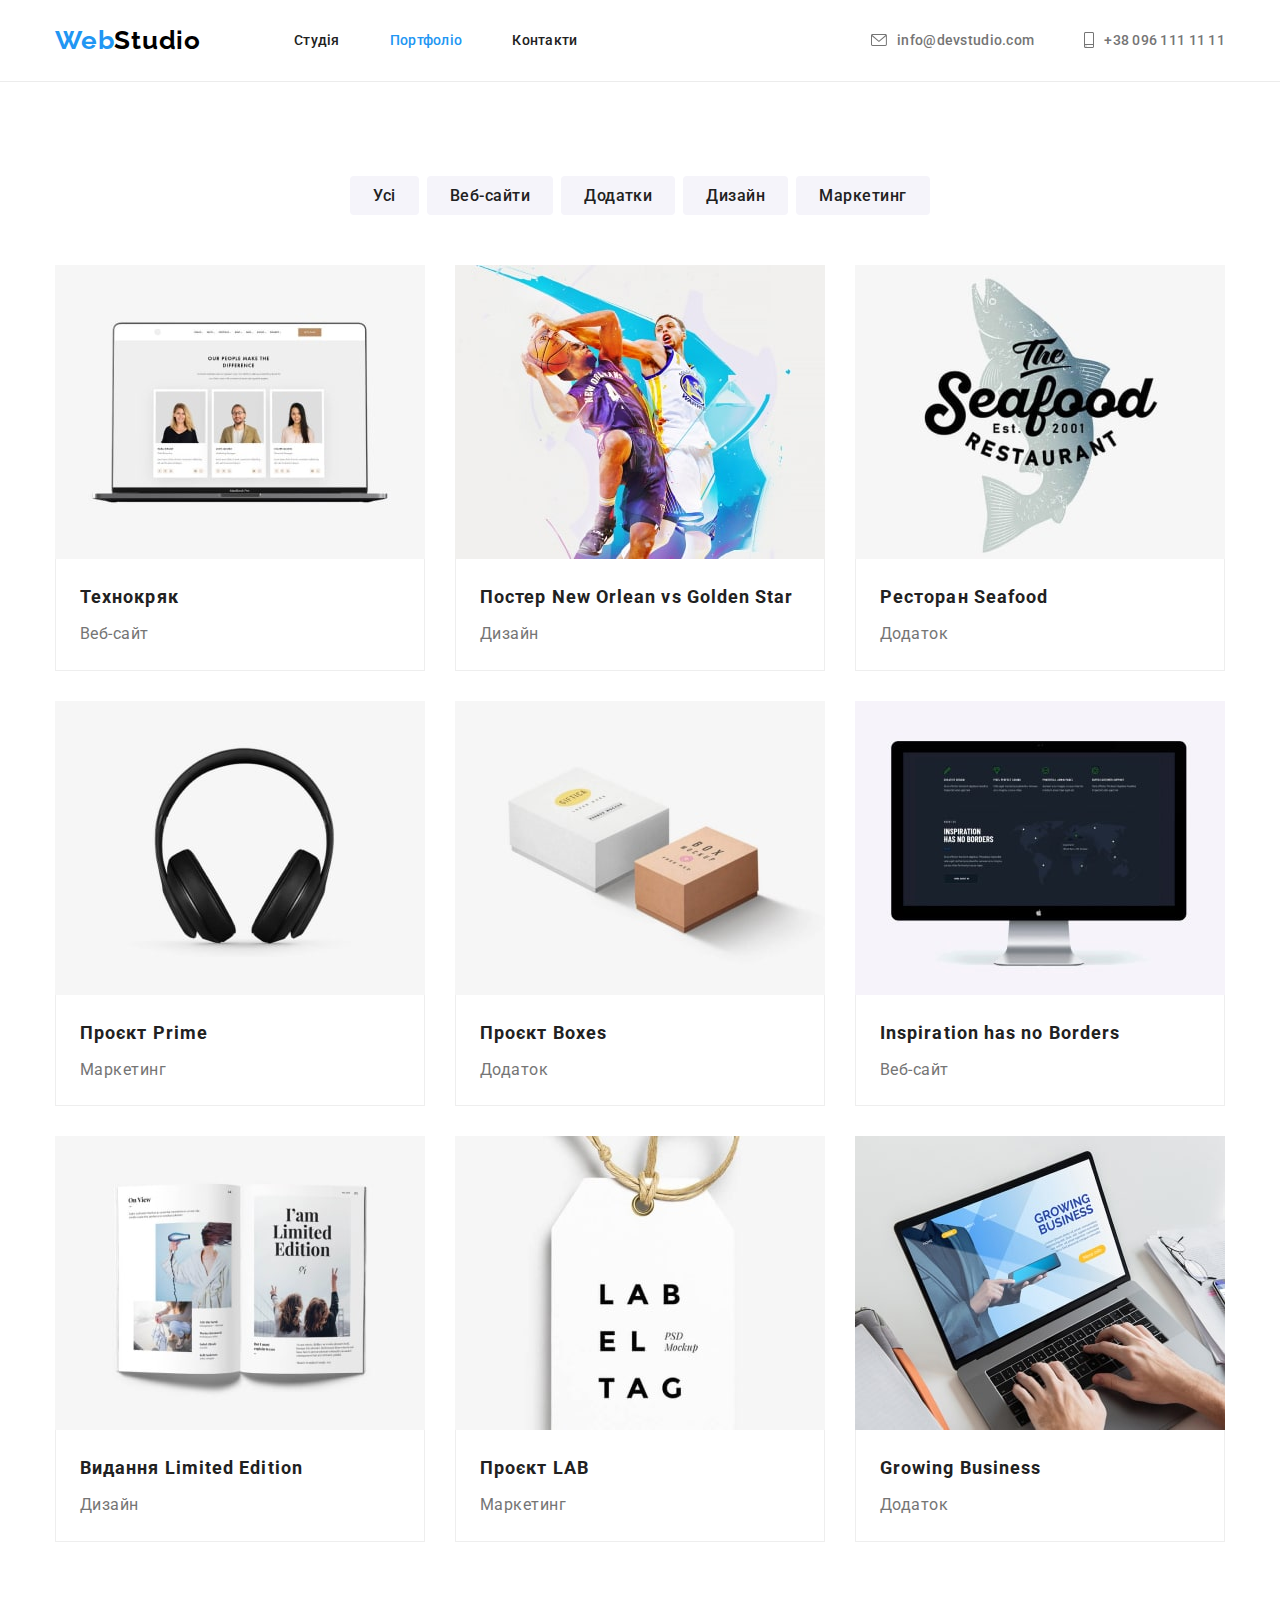
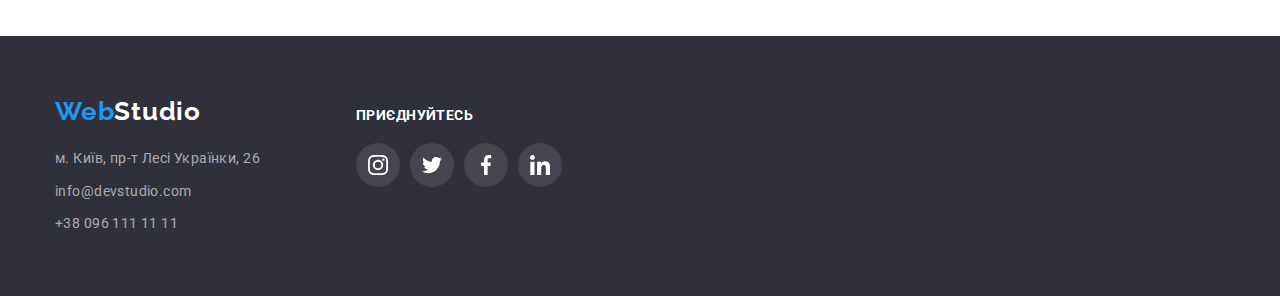
==== commit f7b38fd7: "Виправляє колір ховера у футері" ====
--- a/portfolio.html
+++ b/portfolio.html
@@ -231,7 +231,7 @@
               <ul>
                 <li class="address-list">
                   <a
-                    class="address-map address-decoration"
+                    class="address-mt address-decoration"
                     href="https://goo.gl/maps/9zyACpa9hZPZb91w9"
                     target="_blank"
                     rel="nofollow noopener noreferrer"
--- a/css/styles.css
+++ b/css/styles.css
@@ -162,8 +162,10 @@
   background-image: linear-gradient(to right, rgba(47, 48, 58, 0.4), rgba(47, 48, 58, 0.4)),
     url(../images/hero-bg.jpg);
   background-repeat: no-repeat;
+  width: 1600px;
   background-position: center;
-
+  margin: auto;
+  
   text-align: center;
   padding: 200px 0;
 }
@@ -375,7 +377,7 @@
   display: flex;
   justify-content: space-between;
 }
-.client-box {
+/* .client-box {
   border: 1px solid #afb1b8;
   border-radius: 4px;
   height: 92px;
@@ -384,22 +386,32 @@
 
   justify-content: center;
   align-items: center;
-}
-
+} */
+.group-link{
+  border: 1px solid #afb1b8;
+  border-radius: 4px;
+  height: 92px;
+  width: 170px;
+  display: flex;
+
+  justify-content: center;
+  align-items: center;
+  color:var(--accent-color);
+}
 .clients-icon {
   fill: #afb1b8;
 }
 
 .group-link:hover .clients-icon {
-  fill: var(--accent-color);
-}
-.group-link:hover .client-box {
+  fill: currentColor;
+}
+.group-link:hover{
   border-color: var(--accent-color);
 }
 .group-link:focus .clients-icon {
-  fill: var(--accent-color);
-}
-.group-link:focus .client-box {
+  fill: currentColor;
+}
+.group-link:focus{
   border-color: var(--accent-color);
 }
 /* Футер */
@@ -410,6 +422,7 @@
 }
 .footer-wrapper{
   display: flex;
+  align-items:baseline;
   
 }
 
@@ -424,9 +437,7 @@
 .address-list:not(:last-child) {
   margin-bottom: 9px;
 }
-.address-map {
-  color: var(--defult-color);
-}
+
 .address-mt {
   color: rgba(255, 255, 255, 0.6);
 }
@@ -437,17 +448,11 @@
   font-style: normal;
 }
 
-.address-map:hover,
-.address-map:focus {
-  color: var(--accent-color);
-}
 .address-mt:hover,
 .address-mt:focus {
-  color: var(--accent-color);
-}
-.connect-box{
-  margin-top: 12px;
-}
+  color:var(--defult-color);
+}
+
 .connect-title{
   color:#FFFFFF;
   font-size: 14px;
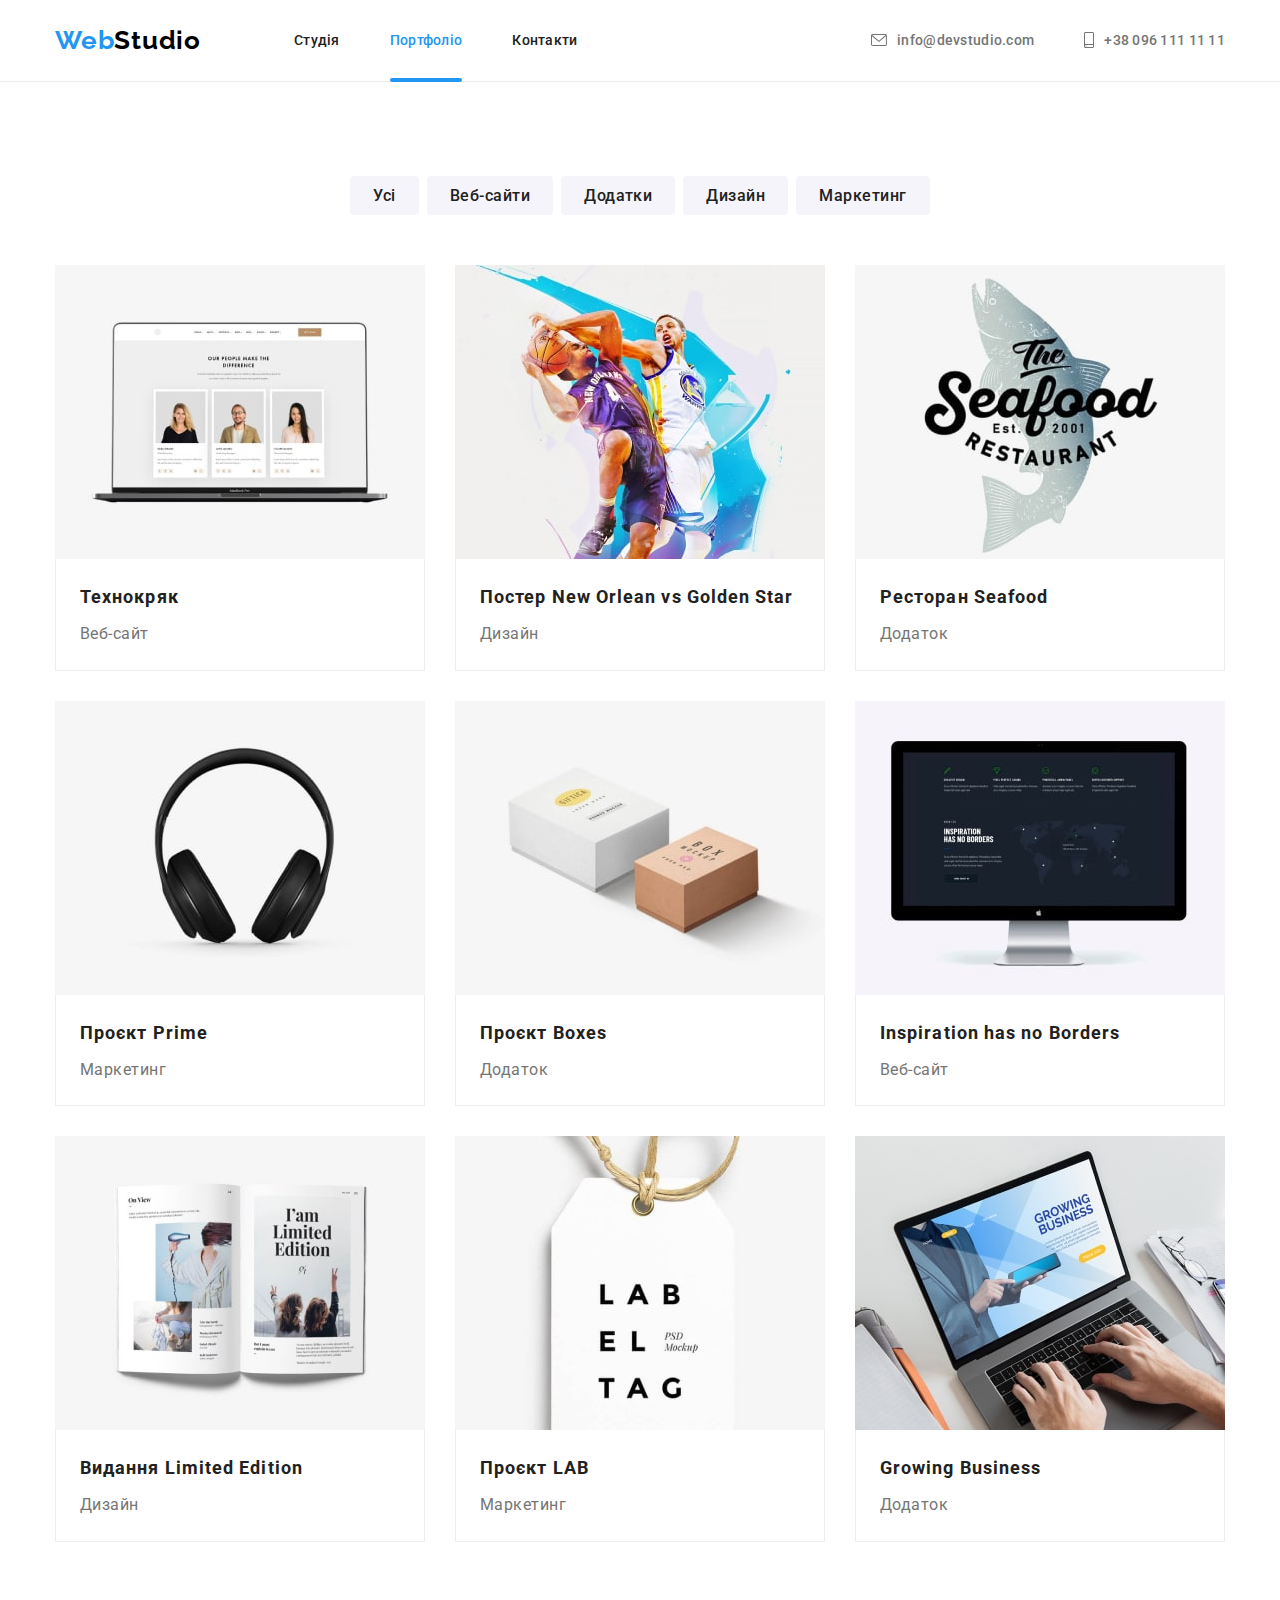
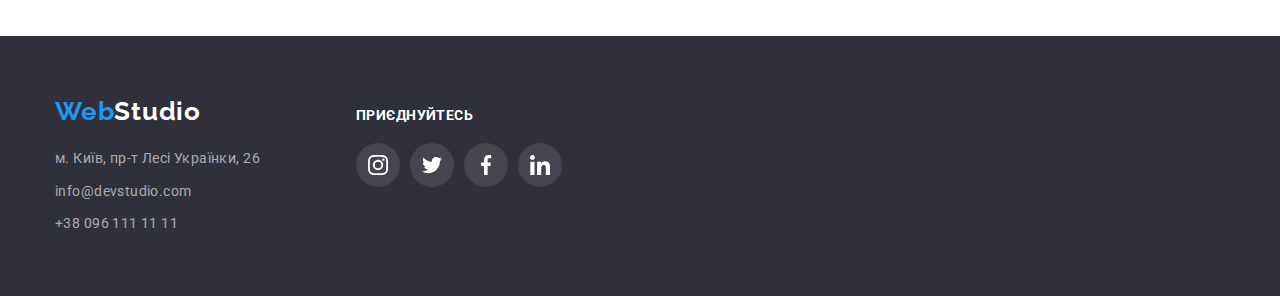
==== commit 9044340b: "Додає бекдроп для карток у портфоліо" ====
--- a/portfolio.html
+++ b/portfolio.html
@@ -76,12 +76,22 @@
             <li class="img-list">
               <a href="#" class="link-works" title="Веб-сайт">
                 <div class="shadow">
-                  <img
-                    src="./images/portfolio-img/portfolio-img-1.jpg"
-                    alt="Веб-сайт"
-                    width="370"
-                    class="image"
-                  />
+                  <div class="image-backdrop">
+                    <img
+                      src="./images/portfolio-img/portfolio-img-1.jpg"
+                      alt="Веб-сайт"
+                      width="370"
+                      class="image"
+                    />
+                    <div class="img-thumb">
+                      <p class="links-text">
+                        Ресурс пропонує комплексні пропозиції з різним рівнем функціоналу та
+                        сервісів. Все це дозволить відвідувачу отримати вичерпні відомості про
+                        компанію чи приватну особу.
+                      </p>
+                    </div>
+                  </div>
+
                   <div class="card-box">
                     <h2 class="exampls">Технокряк</h2>
                     <p class="examples-desc">Веб-сайт</p>
@@ -92,12 +102,21 @@
             <li class="img-list">
               <a href="#" class="link-works" title="Дизайн сайту">
                 <div class="shadow">
-                  <img
-                    src="./images/portfolio-img/portfolio-img-2.jpg"
-                    alt="Дизайн сайту"
-                    width="370"
-                    class="image"
-                  />
+                  <div class="image-backdrop">
+                    <img
+                      src="./images/portfolio-img/portfolio-img-2.jpg"
+                      alt="Дизайн сайту"
+                      width="370"
+                      class="image"
+                    />
+                    <div class="img-thumb">
+                      <p class="links-text">
+                        Ресурс пропонує комплексні пропозиції з різним рівнем функціоналу та
+                        сервісів. Все це дозволить відвідувачу отримати вичерпні відомості про
+                        компанію чи приватну особу.
+                      </p>
+                    </div>
+                  </div>
                   <div class="card-box">
                     <h2 class="exampls">Постер New Orlean vs Golden Star</h2>
                     <p class="examples-desc">Дизайн</p>
@@ -108,12 +127,21 @@
             <li class="img-list">
               <a href="#" class="link-works" title="Додаток до сайту">
                 <div class="shadow">
-                  <img
-                    src="./images/portfolio-img/portfolio-img-3.jpg"
-                    alt="Додаток до сайту"
-                    width="370"
-                    class="image"
-                  />
+                  <div class="image-backdrop">
+                    <img
+                      src="./images/portfolio-img/portfolio-img-3.jpg"
+                      alt="Додаток до сайту"
+                      width="370"
+                      class="image"
+                    />
+                    <div class="img-thumb">
+                      <p class="links-text">
+                        Ресурс пропонує комплексні пропозиції з різним рівнем функціоналу та
+                        сервісів. Все це дозволить відвідувачу отримати вичерпні відомості про
+                        компанію чи приватну особу.
+                      </p>
+                    </div>
+                  </div>
                   <div class="card-box">
                     <h2 class="exampls">Ресторан Seafood</h2>
                     <p class="examples-desc">Додаток</p>
@@ -124,12 +152,21 @@
             <li class="img-list">
               <a href="#" class="link-works" title="Маркетинг товару">
                 <div class="shadow">
-                  <img
-                    src="./images/portfolio-img/portfolio-img-4.jpg"
-                    alt="Маркетинг товару"
-                    width="370"
-                    class="image"
-                  />
+                  <div class="image-backdrop">
+                    <img
+                      src="./images/portfolio-img/portfolio-img-4.jpg"
+                      alt="Маркетинг товару"
+                      width="370"
+                      class="image"
+                    />
+                    <div class="img-thumb">
+                      <p class="links-text">
+                        Ресурс пропонує комплексні пропозиції з різним рівнем функціоналу та
+                        сервісів. Все це дозволить відвідувачу отримати вичерпні відомості про
+                        компанію чи приватну особу.
+                      </p>
+                    </div>
+                  </div>
                   <div class="card-box">
                     <h2 class="exampls">Проєкт Prime</h2>
                     <p class="examples-desc">Маркетинг</p>
@@ -140,12 +177,21 @@
             <li class="img-list">
               <a href="#" class="link-works" title="Новий Проєкт Коробки">
                 <div class="shadow">
-                  <img
-                    src="./images/portfolio-img/portfolio-img-5.jpg"
-                    alt="Новий Проєкт Коробки"
-                    width="370"
-                    class="image"
-                  />
+                  <div class="image-backdrop">
+                    <img
+                      src="./images/portfolio-img/portfolio-img-5.jpg"
+                      alt="Новий Проєкт Коробки"
+                      width="370"
+                      class="image"
+                    />
+                    <div class="img-thumb">
+                      <p class="links-text">
+                        Ресурс пропонує комплексні пропозиції з різним рівнем функціоналу та
+                        сервісів. Все це дозволить відвідувачу отримати вичерпні відомості про
+                        компанію чи приватну особу.
+                      </p>
+                    </div>
+                  </div>
                   <div class="card-box">
                     <h2 class="exampls">Проєкт Boxes</h2>
                     <p class="examples-desc">Додаток</p>
@@ -156,12 +202,21 @@
             <li class="img-list">
               <a href="#" class="link-works" title="Дизайн сайту">
                 <div class="shadow">
-                  <img
-                    src="./images/portfolio-img/portfolio-img-6.jpg"
-                    alt="Дизайн сайту"
-                    width="370"
-                    class="image"
-                  />
+                  <div class="image-backdrop">
+                    <img
+                      src="./images/portfolio-img/portfolio-img-6.jpg"
+                      alt="Дизайн сайту"
+                      width="370"
+                      class="image"
+                    />
+                    <div class="img-thumb">
+                      <p class="links-text">
+                        Ресурс пропонує комплексні пропозиції з різним рівнем функціоналу та
+                        сервісів. Все це дозволить відвідувачу отримати вичерпні відомості про
+                        компанію чи приватну особу.
+                      </p>
+                    </div>
+                  </div>
                   <div class="card-box">
                     <h2 class="exampls">Inspiration has no Borders</h2>
                     <p class="examples-desc">Веб-сайт</p>
@@ -172,12 +227,21 @@
             <li class="img-list">
               <a href="#" class="link-works" title="Дизайн журналу">
                 <div class="shadow">
-                  <img
-                    src="./images/portfolio-img/portfolio-img-7.jpg"
-                    alt="Дизайн журналу"
-                    width="370"
-                    class="image"
-                  />
+                  <div class="image-backdrop">
+                    <img
+                      src="./images/portfolio-img/portfolio-img-7.jpg"
+                      alt="Дизайн журналу"
+                      width="370"
+                      class="image"
+                    />
+                    <div class="img-thumb">
+                      <p class="links-text">
+                        Ресурс пропонує комплексні пропозиції з різним рівнем функціоналу та
+                        сервісів. Все це дозволить відвідувачу отримати вичерпні відомості про
+                        компанію чи приватну особу.
+                      </p>
+                    </div>
+                  </div>
                   <div class="card-box">
                     <h2 class="exampls">Видання Limited Edition</h2>
                     <p class="examples-desc">Дизайн</p>
@@ -188,12 +252,21 @@
             <li class="img-list">
               <a href="#" class="link-works" title="Маркетинг товару">
                 <div class="shadow">
-                  <img
-                    src="./images/portfolio-img/portfolio-img-8.jpg"
-                    alt="Маркетинг товару"
-                    width="370"
-                    class="image"
-                  />
+                  <div class="image-backdrop">
+                    <img
+                      src="./images/portfolio-img/portfolio-img-8.jpg"
+                      alt="Маркетинг товару"
+                      width="370"
+                      class="image"
+                    />
+                    <div class="img-thumb">
+                      <p class="links-text">
+                        Ресурс пропонує комплексні пропозиції з різним рівнем функціоналу та
+                        сервісів. Все це дозволить відвідувачу отримати вичерпні відомості про
+                        компанію чи приватну особу.
+                      </p>
+                    </div>
+                  </div>
                   <div class="card-box">
                     <h2 class="exampls">Проєкт LAB</h2>
                     <p class="examples-desc">Маркетинг</p>
@@ -204,12 +277,21 @@
             <li class="img-list">
               <a href="#" class="link-works" title="Додаток сайту на компьютер">
                 <div class="shadow">
-                  <img
-                    src="./images/portfolio-img/portfolio-img-9.jpg"
-                    alt="Додаток сайту на компьютер"
-                    width="370"
-                    class="image"
-                  />
+                  <div class="image-backdrop">
+                    <img
+                      src="./images/portfolio-img/portfolio-img-9.jpg"
+                      alt="Додаток сайту на компьютер"
+                      width="370"
+                      class="image"
+                    />
+                    <div class="img-thumb">
+                      <p class="links-text">
+                        Ресурс пропонує комплексні пропозиції з різним рівнем функціоналу та
+                        сервісів. Все це дозволить відвідувачу отримати вичерпні відомості про
+                        компанію чи приватну особу.
+                      </p>
+                    </div>
+                  </div>
                   <div class="card-box">
                     <h2 class="exampls">Growing Business</h2>
                     <p class="examples-desc">Додаток</p>
--- a/css/styles.css
+++ b/css/styles.css
@@ -110,7 +110,22 @@
 .active-site {
   color: var(--accent-color);
 }
-
+.item{
+  position: relative;
+  
+
+}
+.active-site::after{
+  content:'';
+  left: 0;
+  width: 100%;
+  height: 4px;
+  background-color:var(--accent-color);
+  position: absolute;
+  border-radius:2px;
+  bottom: -1px;
+  
+}
 /* Контакти */
 
 .icon-envelope {
@@ -271,6 +286,36 @@
 .doing-list .item:nth-child(3n) {
   margin-right: 0px;
 }
+.doing-thumb{
+  width: 100%;
+  height: 70px;
+  background-color: rgba(47, 48, 58, 0.8);
+  left: 0;
+  bottom:0;
+  position: absolute;
+  
+  margin:auto;
+  text-align: center;
+  
+  opacity: 0;
+}
+
+.doing-decoration{
+display: inline-block;
+font-weight: 700;
+font-size: 14px;
+line-height: 1.2;
+margin-top:27px;
+
+
+letter-spacing: 0.03em;
+text-transform: uppercase;
+
+color: #FFFFFF;
+}
+.item:hover .doing-thumb{
+  opacity: 1;
+}
 
 .title-features {
   color: var(--second-color);
@@ -566,7 +611,46 @@
 
 .link-works:hover .shadow{
   box-shadow: 0px 1px 1px rgba(0, 0, 0, 0.12), 0px 4px 4px rgba(0, 0, 0, 0.06), 1px 4px 6px rgba(0, 0, 0, 0.16);
+  
 }
 .link-works:focus .shadow{
   box-shadow: 0px 1px 1px rgba(0, 0, 0, 0.12), 0px 4px 4px rgba(0, 0, 0, 0.06), 1px 4px 6px rgba(0, 0, 0, 0.16);
-}+}
+.link-works{
+  position: relative;
+  }
+
+.link-works:hover .img-thumb{
+  opacity: 1;
+}
+.links-text{
+  position: absolute;
+  top: 0;
+  left: 0;
+  margin:63px 24px;
+  text-align: center;
+  font-weight: 400;
+  font-size: 18px;
+  line-height: 1,55;
+  text-align: start;
+  
+/* or 156% */
+
+letter-spacing: 0.03em;
+
+color: #FFFFFF;
+
+}
+.img-thumb{
+  position: absolute;
+  left: 0;
+  top: 0;
+  width: 370px;
+  height: 100%;
+  background-color:rgba(33, 150, 243, 0.9);
+  opacity: 0;
+}
+.image-backdrop{
+  position: relative;
+}
+  